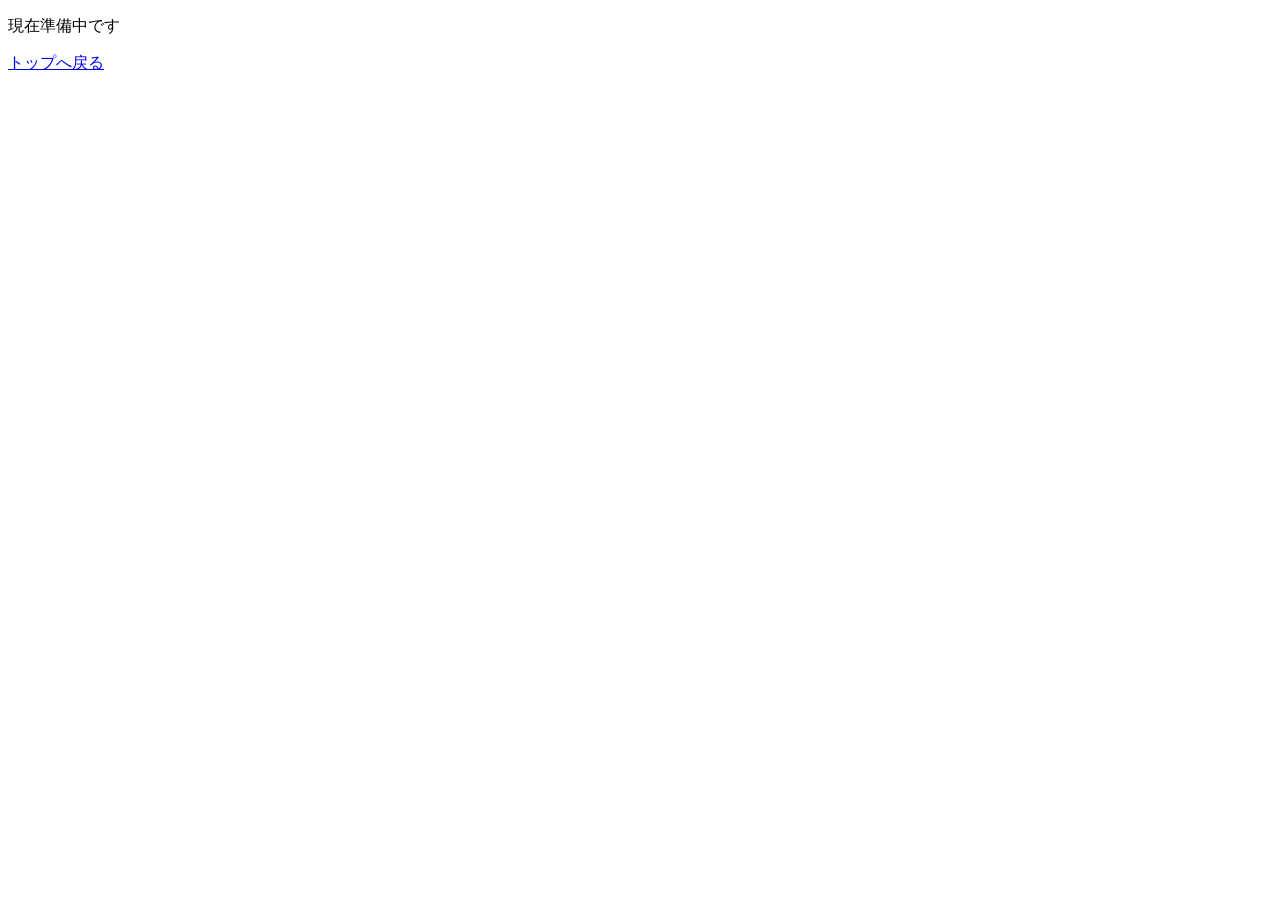
==== about.html @ 77e1ff91 "「過去のお知らせ」と「より詳しく」の各ボタンを押した先の仮ページを作成" ====
<!DOCTYPE html>
<html lang="ja">
<head>
  <meta charset="UTF-8">
  <meta name="viewport" content="width=device-width, initial-scale=1.0">
  <title>当院について - 佐藤医院</title>
</head>
<body>
  <p>現在準備中です</p>
  <a href="./index.html#top">トップへ戻る</a>
</body>
</html>
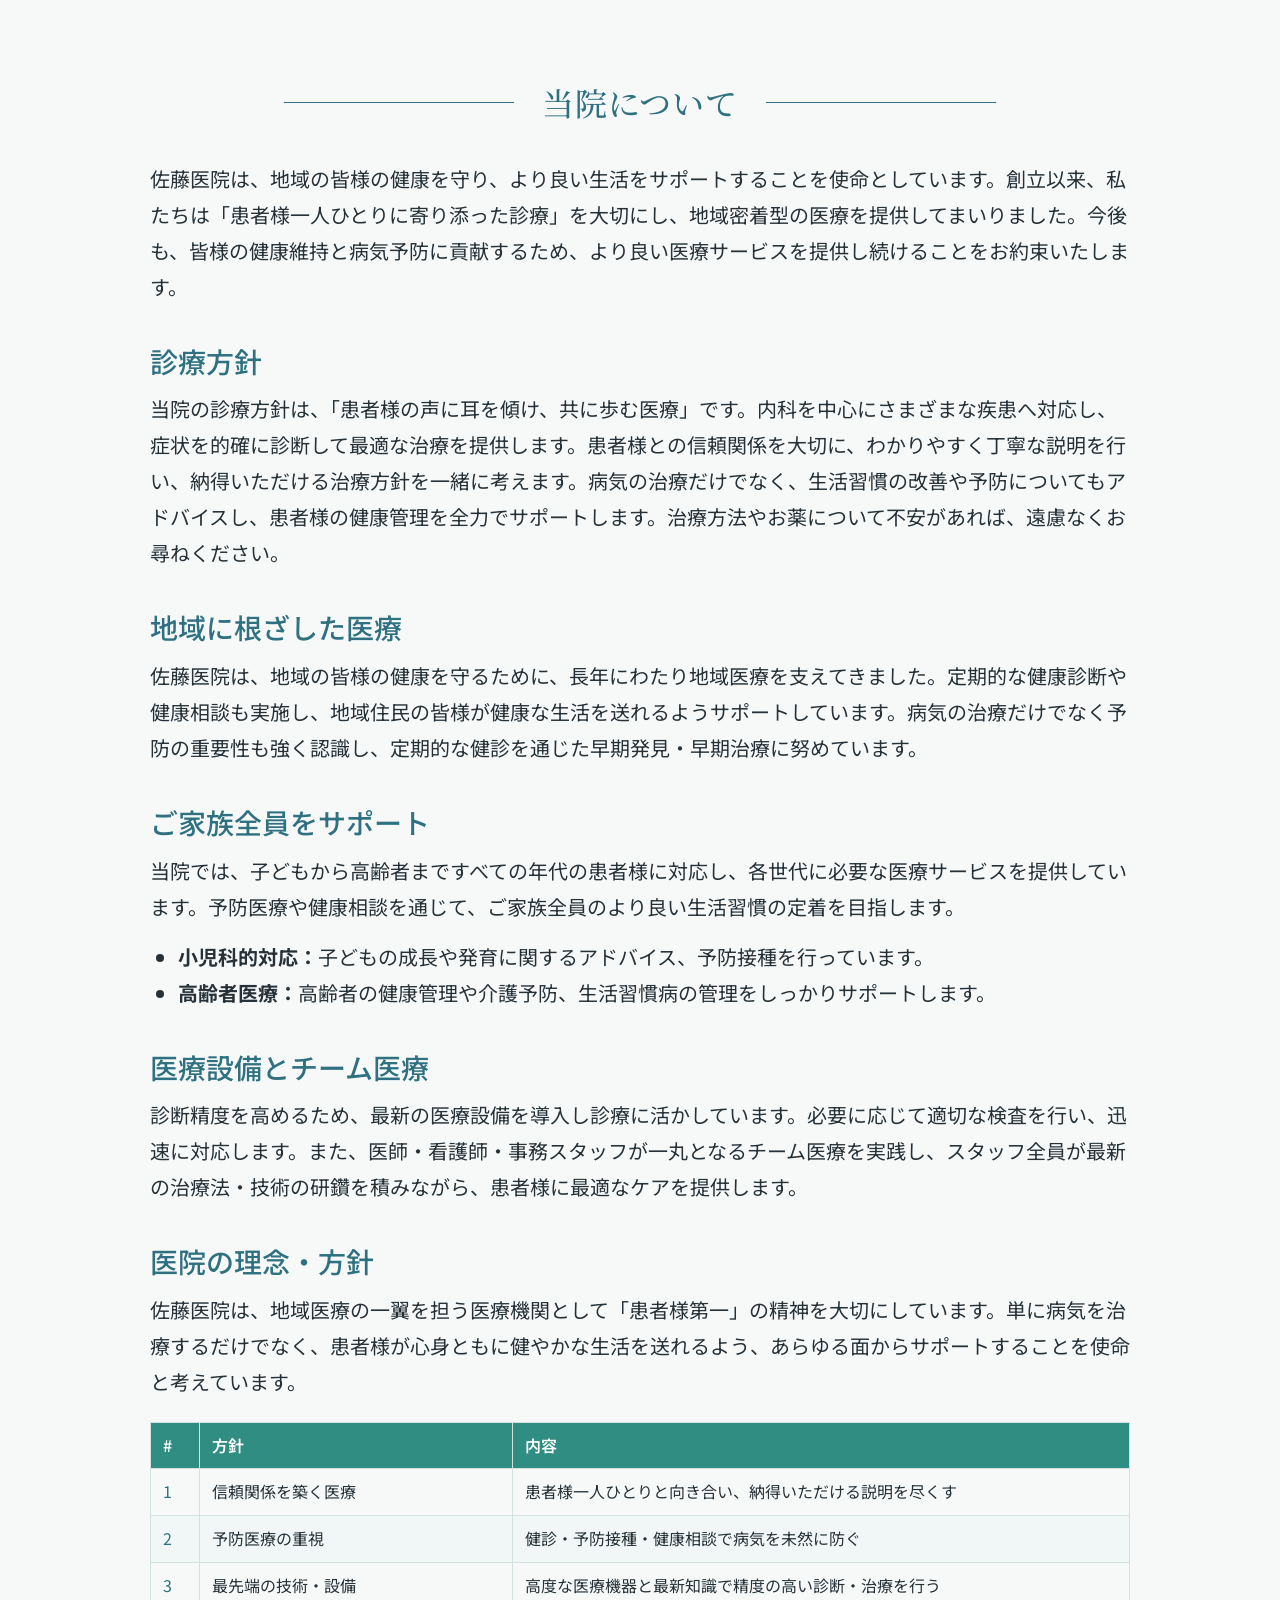
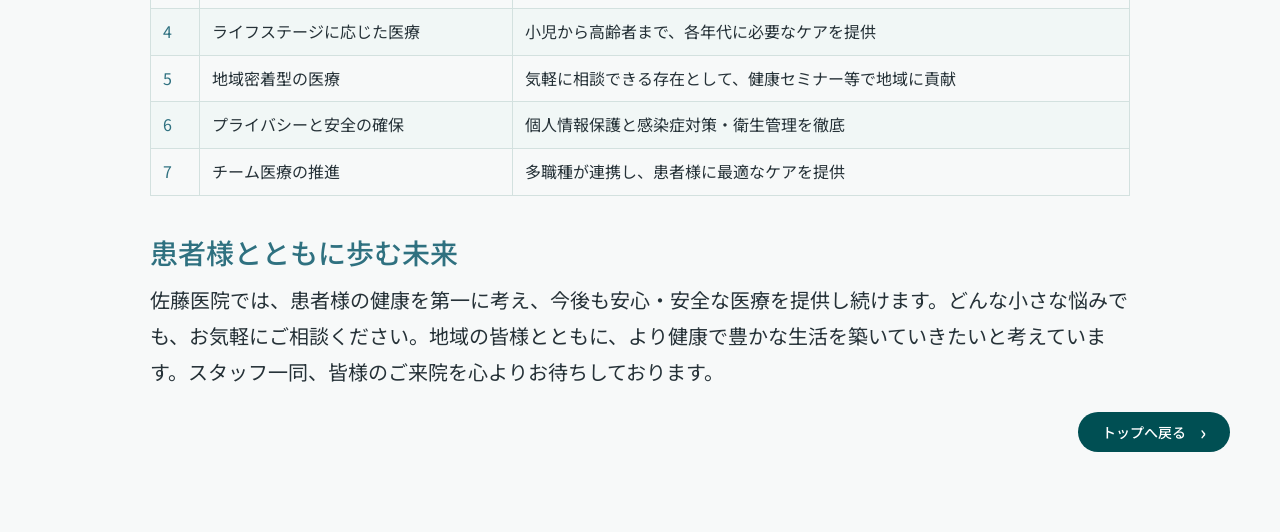
==== commit 0ca0d94a: "「当院について」ボタンの先のページを編集" ====
--- a/about.html
+++ b/about.html
@@ -3,10 +3,76 @@
 <head>
   <meta charset="UTF-8">
   <meta name="viewport" content="width=device-width, initial-scale=1.0">
+  <meta name="robots" content="noindex, nofollow">
   <title>当院について - 佐藤医院</title>
+  <link rel="preconnect" href="https://fonts.googleapis.com">
+  <link rel="preconnect" href="https://fonts.gstatic.com" crossorigin>
+  <link href="https://fonts.googleapis.com/css2?family=Noto+Sans+JP:wght@400;500;600&family=Noto+Serif+JP:wght@400;500;600&display=swap" rel="stylesheet">
+  <link rel="stylesheet" href="./css/style.css">
 </head>
 <body>
-  <p>現在準備中です</p>
-  <a href="./index.html#top">トップへ戻る</a>
+  <main class="about-detail-page">
+    <div class="section-wide">
+      <div class="section-heading section-heading-center about-detail-title">
+        <span></span><h1>当院について</h1><span></span>
+      </div>
+
+      <div class="about-detail-content">
+        <p>佐藤医院は、地域の皆様の健康を守り、より良い生活をサポートすることを使命としています。創立以来、私たちは「患者様一人ひとりに寄り添った診療」を大切にし、地域密着型の医療を提供してまいりました。今後も、皆様の健康維持と病気予防に貢献するため、より良い医療サービスを提供し続けることをお約束いたします。</p>
+
+        <section class="about-detail-section">
+          <h2>診療方針</h2>
+          <p>当院の診療方針は、「患者様の声に耳を傾け、共に歩む医療」です。内科を中心にさまざまな疾患へ対応し、症状を的確に診断して最適な治療を提供します。患者様との信頼関係を大切に、わかりやすく丁寧な説明を行い、納得いただける治療方針を一緒に考えます。病気の治療だけでなく、生活習慣の改善や予防についてもアドバイスし、患者様の健康管理を全力でサポートします。治療方法やお薬について不安があれば、遠慮なくお尋ねください。</p>
+        </section>
+
+        <section class="about-detail-section">
+          <h2>地域に根ざした医療</h2>
+          <p>佐藤医院は、地域の皆様の健康を守るために、長年にわたり地域医療を支えてきました。定期的な健康診断や健康相談も実施し、地域住民の皆様が健康な生活を送れるようサポートしています。病気の治療だけでなく予防の重要性も強く認識し、定期的な健診を通じた早期発見・早期治療に努めています。</p>
+        </section>
+
+        <section class="about-detail-section">
+          <h2>ご家族全員をサポート</h2>
+          <p>当院では、子どもから高齢者まですべての年代の患者様に対応し、各世代に必要な医療サービスを提供しています。予防医療や健康相談を通じて、ご家族全員のより良い生活習慣の定着を目指します。</p>
+          <ul class="about-detail-list">
+            <li><strong>小児科的対応：</strong>子どもの成長や発育に関するアドバイス、予防接種を行っています。</li>
+            <li><strong>高齢者医療：</strong>高齢者の健康管理や介護予防、生活習慣病の管理をしっかりサポートします。</li>
+          </ul>
+        </section>
+
+        <section class="about-detail-section">
+          <h2>医療設備とチーム医療</h2>
+          <p>診断精度を高めるため、最新の医療設備を導入し診療に活かしています。必要に応じて適切な検査を行い、迅速に対応します。また、医師・看護師・事務スタッフが一丸となるチーム医療を実践し、スタッフ全員が最新の治療法・技術の研鑽を積みながら、患者様に最適なケアを提供します。</p>
+        </section>
+
+        <section class="about-detail-section about-policy-section">
+          <h2>医院の理念・方針</h2>
+          <p>佐藤医院は、地域医療の一翼を担う医療機関として「患者様第一」の精神を大切にしています。単に病気を治療するだけでなく、患者様が心身ともに健やかな生活を送れるよう、あらゆる面からサポートすることを使命と考えています。</p>
+          <div class="about-policy-table-wrap">
+            <table class="about-policy-table">
+              <thead>
+                <tr><th scope="col">#</th><th scope="col">方針</th><th scope="col">内容</th></tr>
+              </thead>
+              <tbody>
+                <tr><th scope="row">1</th><td>信頼関係を築く医療</td><td>患者様一人ひとりと向き合い、納得いただける説明を尽くす</td></tr>
+                <tr><th scope="row">2</th><td>予防医療の重視</td><td>健診・予防接種・健康相談で病気を未然に防ぐ</td></tr>
+                <tr><th scope="row">3</th><td>最先端の技術・設備</td><td>高度な医療機器と最新知識で精度の高い診断・治療を行う</td></tr>
+                <tr><th scope="row">4</th><td>ライフステージに応じた医療</td><td>小児から高齢者まで、各年代に必要なケアを提供</td></tr>
+                <tr><th scope="row">5</th><td>地域密着型の医療</td><td>気軽に相談できる存在として、健康セミナー等で地域に貢献</td></tr>
+                <tr><th scope="row">6</th><td>プライバシーと安全の確保</td><td>個人情報保護と感染症対策・衛生管理を徹底</td></tr>
+                <tr><th scope="row">7</th><td>チーム医療の推進</td><td>多職種が連携し、患者様に最適なケアを提供</td></tr>
+              </tbody>
+            </table>
+          </div>
+        </section>
+
+        <section class="about-detail-section">
+          <h2>患者様とともに歩む未来</h2>
+          <p>佐藤医院では、患者様の健康を第一に考え、今後も安心・安全な医療を提供し続けます。どんな小さな悩みでも、お気軽にご相談ください。地域の皆様とともに、より健康で豊かな生活を築いていきたいと考えています。スタッフ一同、皆様のご来院を心よりお待ちしております。</p>
+        </section>
+      </div>
+
+      <div class="button-row"><a class="more-button" href="./index.html#top">トップへ戻る <span aria-hidden="true">›</span></a></div>
+    </div>
+  </main>
 </body>
 </html>
--- a/css/style.css
+++ b/css/style.css
@@ -0,0 +1,381 @@
+:root{
+  --color-primary:#2F7180;
+  --color-primary-dark:#004F53;
+  --color-primary-light:#5A8790;
+  --color-footer:#006267;
+  --color-background:#F7F9F9;
+  --color-background-tint:#E7EFF0;
+  --color-text:#263238;
+  --color-muted:#526264;
+  --color-border:#8A8A8A;
+  --color-border-soft:#B7BFC0;
+  --color-white:#fff;
+  --max:1180px;
+}
+
+*{box-sizing:border-box}
+html{scroll-behavior:smooth}
+body{
+  margin:0;
+  color:var(--color-text);
+  background:var(--color-background);
+  font-family:"Noto Sans JP",system-ui,-apple-system,"Hiragino Kaku Gothic ProN","Yu Gothic",sans-serif;
+  font-weight:400;
+  line-height:1.8;
+  -webkit-font-smoothing:antialiased;
+}
+img{display:block;max-width:100%;height:auto}
+a{color:inherit;text-decoration:none}
+figure,p,h1,h2,h3,ul{margin-top:0}
+.sr-only{position:absolute;width:1px;height:1px;padding:0;margin:-1px;overflow:hidden;clip:rect(0,0,0,0);white-space:nowrap;border:0}
+
+.site-header{
+  height:76px;
+  background:#fff;
+  display:flex;
+  align-items:center;
+  position:relative;
+  z-index:20;
+}
+.header-inner{width:min(100% - 96px,1320px);margin:auto;display:flex;align-items:center;justify-content:space-between;gap:48px}
+.logo-link{display:block;flex:0 0 auto}
+.site-logo{width:190px;height:auto}
+.desktop-nav{display:flex;align-items:center;gap:18px;font-size:18px;letter-spacing:.04em}
+.desktop-nav a{padding:8px 0;transition:.2s color}
+.desktop-nav{color:#263638}
+.desktop-nav a:hover,.desktop-nav a:focus-visible{color:#0b7478}
+.mobile-menu{display:none}
+@media (min-width:761px) and (max-width:1050px){
+  .header-inner{gap:12px}
+  .desktop-nav{gap:clamp(2px,.8vw,8px);font-size:clamp(12px,1.4vw,15px)}
+}
+
+.hero{position:relative;width:100%;overflow:hidden;background:var(--color-background-tint)}
+.hero>img{width:100%;height:720px;object-fit:cover;object-position:center}
+.hero-title-wrap{
+  position:absolute;
+  top:90px;
+  right:max(7vw,56px);
+  padding:14px 36px 16px 72px;
+  border-radius:50%;
+  isolation:isolate;
+}
+.hero-title-wrap::before{
+  content:"";
+  position:absolute;
+  z-index:-1;
+  inset:-22px -42px;
+  border-radius:50%;
+  background:radial-gradient(ellipse at 52% 49%,rgba(255,255,255,.97) 0%,rgba(255,255,255,.9) 26%,rgba(255,255,255,.7) 48%,rgba(255,255,255,.36) 70%,rgba(255,255,255,.1) 88%,transparent 100%);
+  filter:blur(11px);
+  pointer-events:none;
+}
+.hero-title-wrap::after{
+  content:"";
+  position:absolute;
+  z-index:-1;
+  inset:-35px -60px;
+  border-radius:50%;
+  background:
+    radial-gradient(ellipse at 23% 54%,rgba(255,255,255,.42) 0%,rgba(255,255,255,.22) 38%,transparent 78%),
+    radial-gradient(ellipse at 77% 42%,rgba(255,255,255,.36) 0%,rgba(255,255,255,.18) 44%,transparent 80%),
+    radial-gradient(ellipse at 50% 52%,rgba(255,255,255,.16) 0%,rgba(255,255,255,.08) 54%,transparent 100%);
+  filter:blur(14px);
+  pointer-events:none;
+}
+.hero h1{position:relative;z-index:1;margin:0;color:var(--color-primary);font-family:"Noto Serif JP",serif;font-size:70px;font-weight:500;letter-spacing:.06em;line-height:1.4;white-space:nowrap}
+
+.section-wide,.section-narrow,.content-shell{width:min(100% - 96px,var(--max));margin-inline:auto}
+.section-wide{padding:80px 0}
+.section-narrow{padding:66px 0}
+.band{background:var(--color-background-tint);padding:64px 0}
+
+.section-heading{color:var(--color-primary);display:flex;align-items:center;margin-bottom:32px}
+.section-heading h2{margin:0;font-family:"Noto Serif JP",serif;font-size:32px;line-height:1.4;font-weight:500;letter-spacing:.03em}
+.section-heading-left{gap:14px}
+.heading-bar{width:5px;height:34px;background:var(--color-primary);border-radius:2px;flex:0 0 auto}
+.section-heading-center{justify-content:center;gap:28px}
+.section-heading-center>span{height:1px;background:var(--color-primary);flex:1;max-width:230px}
+.compact-heading{margin-bottom:28px}
+
+.hours{max-width:1040px}
+.hours .section-heading{margin-bottom:24px}
+.hours-table-wrap{overflow:hidden}
+.hours-table{width:100%;border-collapse:collapse;color:var(--color-text);font-size:18px}
+.hours-table th,.hours-table td{padding:10px 12px;text-align:center;border-bottom:1px solid var(--color-border);font-weight:400}
+.hours-table thead th{font-size:17px}
+.hours-table tbody th{text-align:left;white-space:nowrap;width:31%;font-weight:400}
+.hours-table td{color:var(--color-primary);font-size:20px}
+.hours-note{margin:14px 0 0;font-size:13px;line-height:1.7;color:var(--color-muted)}
+
+.information-gallery{width:100%;overflow:hidden;padding:0 0 32px}
+.info-track{display:grid;grid-template-columns:repeat(3,1fr);gap:8px}
+.info-track figure{margin:0;overflow:hidden}
+.info-track img{width:100%;aspect-ratio:16/9;object-fit:cover}
+.carousel-dots{display:none}
+
+.news{padding-top:64px}
+.news-grid{display:grid;grid-template-columns:minmax(280px,.72fr) minmax(420px,1.28fr);align-items:start;gap:56px}
+.news-image{margin:0}
+.news-image img{width:100%;aspect-ratio:3/4;object-fit:cover}
+.news-content .section-heading{margin-bottom:22px}
+.news-list{list-style:none;margin:0;padding:0;border-top:1px solid var(--color-border)}
+.news-list li{font-size:18px;padding:14px 4px;border-bottom:1px solid var(--color-border)}
+.button-row{display:flex;justify-content:flex-end;margin-top:22px}
+.more-button{min-height:40px;padding:8px 24px;border-radius:999px;background:var(--color-primary-dark);color:var(--color-white);display:inline-flex;align-items:center;gap:14px;font-size:14px;font-weight:500;line-height:1.2;white-space:nowrap;transition:background-color .18s ease}
+.more-button:focus-visible{background:#17666B;outline:2px solid var(--color-primary-light);outline-offset:3px}
+@media (hover:hover) and (pointer:fine){.more-button:hover{background:#17666B}}
+.more-button span{font-size:20px;line-height:1}
+
+.greeting-grid{display:grid;grid-template-columns:360px 1fr;gap:56px;align-items:center}
+.greeting-photo-wrap{text-align:center}
+.greeting-photo-crop{width:280px;aspect-ratio:1/1;overflow:hidden;margin-inline:auto}
+.greeting-photo{width:100%;height:100%;aspect-ratio:1/1;object-fit:cover;object-position:92% center;transform:scale(1.9);transform-origin:50% 19%}
+.roman-name{margin:6px 0 0;color:#456F78;font-size:30px;line-height:1.2;font-weight:500;letter-spacing:.02em;text-align:center}
+.greeting-copy .section-heading{margin-bottom:22px}
+.greeting-copy p{font-size:20px;line-height:1.9;margin-bottom:14px}
+.greeting-copy .signature{text-align:right;margin-top:24px;margin-bottom:0;font-size:17px}
+
+.services .section-heading-center{margin-bottom:44px}
+.service-row{display:grid;grid-template-columns:minmax(330px,.8fr) minmax(0,1.2fr);align-items:center;gap:56px;margin-bottom:64px}
+.service-row.reverse{grid-template-columns:minmax(0,1.2fr) minmax(330px,.8fr)}
+.service-row.reverse figure{order:2}
+.service-row figure{margin:0}
+.service-row img{width:330px;max-width:100%;aspect-ratio:1/1;object-fit:cover;margin-inline:auto}
+.services .service-row:nth-of-type(3) img,.services .service-row:nth-of-type(4) img{transform:scaleX(-1)}
+.services .service-row:nth-of-type(2) img,.services .service-row:nth-of-type(3) img{object-position:right center}
+.service-row h3{margin-bottom:10px;color:var(--color-primary);font-size:28px;font-weight:500;line-height:1.45}
+.service-row p{font-size:20px;line-height:1.8;margin:0}
+@media (min-width:761px){
+  .service-row.reverse h3{text-align:right}
+  .greeting-copy p:not(:first-of-type):not(.signature),.service-row p{text-align:justify;text-justify:inter-ideograph}
+}
+
+.about-grid{display:grid;grid-template-columns:minmax(360px,.86fr) minmax(0,1.14fr);gap:56px;align-items:center}
+.about-grid figure{margin:0}
+.about-grid img{width:330px;max-width:100%;aspect-ratio:1/1;object-fit:cover;margin-inline:auto}
+.about-grid .section-heading{margin-bottom:20px}
+.about-grid p{font-size:20px;line-height:1.9;margin-bottom:0}
+
+.staff{padding-bottom:56px}
+.staff-lead{max-width:860px;margin:-14px auto 44px;text-align:center;font-size:18px;line-height:1.9}
+.staff-row{display:grid;grid-template-columns:280px 1fr;gap:56px;align-items:center;margin-bottom:52px}
+.staff-row.reverse{grid-template-columns:1fr 280px}
+.staff-row.reverse figure{order:2}
+.staff-row.reverse h3{text-align:right}
+.staff-row figure{margin:0;overflow:hidden}
+.staff-row img{width:100%;aspect-ratio:1/1;object-fit:cover;transform:scale(var(--staff-image-zoom,1));transform-origin:var(--staff-image-origin,50% 50%)}
+.staff-row:nth-of-type(1) img{object-position:92% center;--staff-image-zoom:1.9;--staff-image-origin:50% 19%}
+.staff-row:nth-of-type(2) img{object-position:right center;--staff-image-zoom:1.35;--staff-image-origin:60% 10%}
+.staff-row:nth-of-type(3) img{object-position:47% center;--staff-image-zoom:1.25;--staff-image-origin:50% 20%}
+.staff-row:nth-of-type(4) img{object-position:11.5% center;--staff-image-zoom:1.45;--staff-image-origin:0% 0%}
+.staff-row:nth-of-type(4) figure{transform:scaleX(-1)}
+.staff-row h3{color:var(--color-primary);font-size:26px;font-weight:500;margin-bottom:16px}
+.staff-row ul{font-size:20px;line-height:1.85;margin:0;padding-left:1.2em}
+
+.access{padding-top:40px}
+.access-grid{display:grid;grid-template-columns:minmax(430px,1.05fr) minmax(340px,.95fr);gap:56px;align-items:start}
+.access-grid figure{margin:0}
+.access-grid img{width:100%;aspect-ratio:4/3;object-fit:cover}
+.access-grid iframe{display:block;width:100%;aspect-ratio:4/3;border:0}
+.access-info h3{color:var(--color-text);font-size:20px;font-weight:500;margin:0 0 8px}
+.access-info p{font-size:18px;line-height:1.8;margin:0 0 28px}
+
+.hours-bottom{padding-top:24px;padding-bottom:44px}
+.departments{padding-top:20px;padding-bottom:68px;text-align:center}
+.departments ul{list-style:none;padding:0;margin:0 auto 18px;font-size:18px;line-height:2.1}
+.departments p{font-size:14px;margin:0;color:var(--color-muted)}
+
+.additional-services .section-heading{margin-bottom:40px}
+.additional-services .section-heading h1{margin:0;font-family:"Noto Serif JP",serif;font-size:32px;line-height:1.4;font-weight:500;letter-spacing:.03em;color:var(--color-primary)}
+.additional-service-list{max-width:980px;margin:0 auto}
+.additional-service-list article{padding:0 0 28px;margin-bottom:28px;border-bottom:1px solid var(--color-border-soft)}
+.additional-service-list h2{margin:0 0 10px;color:var(--color-primary);font-size:28px;font-weight:500;line-height:1.45}
+.additional-service-list p{margin:0;font-size:20px;line-height:1.8}
+
+.about-detail-title{margin-bottom:36px}
+.about-detail-title h1{margin:0;font-family:"Noto Serif JP",serif;font-size:32px;line-height:1.4;font-weight:500;letter-spacing:.03em;color:var(--color-primary)}
+.about-detail-content{max-width:980px;margin:0 auto}
+.about-detail-content>p,.about-detail-section p{margin:0;font-size:20px;line-height:1.8}
+.about-detail-section{margin-top:36px}
+.about-detail-section h2{margin:0 0 10px;color:var(--color-primary);font-size:28px;font-weight:500;line-height:1.45}
+.about-detail-list{margin:14px 0 0;padding-left:1.4em;font-size:20px;line-height:1.8}
+.about-policy-table-wrap{margin-top:22px}
+.about-policy-table{width:100%;border-collapse:collapse;table-layout:fixed;font-size:16px;line-height:1.6}
+.about-policy-table th,.about-policy-table td{padding:10px 12px;border:1px solid #D3E1DF;text-align:left;vertical-align:middle;font-weight:400}
+.about-policy-table thead th{background:#2F8D81;color:#fff;font-weight:600}
+.about-policy-table thead th:first-child{width:5%}
+.about-policy-table thead th:nth-child(2){width:32%}
+.about-policy-table tbody th{width:5%;color:var(--color-primary)}
+.about-policy-table tbody tr:nth-child(even){background:#F1F7F6}
+
+.faq{padding-top:64px;padding-bottom:80px}
+.faq .section-heading{margin-bottom:18px}
+.faq-lead,.faq-contact{max-width:900px;margin:0 auto 36px;text-align:center;font-size:20px;line-height:1.8;color:var(--color-muted)}
+.faq-category{max-width:980px;margin:0 auto 32px}
+.faq-category h3{margin:0 0 8px;padding:0 0 8px;border-bottom:1px solid var(--color-border-soft);color:var(--color-primary);font-size:24px;font-weight:500;line-height:1.5}
+.faq-item{padding:16px 4px;border-bottom:1px solid var(--color-border-soft)}
+.faq-item h4{margin:0 0 6px;font-size:20px;font-weight:500;line-height:1.6}
+.faq-item p{margin:0;font-size:20px;line-height:1.8;color:var(--color-muted)}
+.faq-item h4 span,.faq-item p span{color:var(--color-primary);font-weight:600}
+.faq-contact{margin-top:4px;margin-bottom:0}
+
+.site-footer{background:var(--color-footer);color:var(--color-white);padding:18px 24px;text-align:center}
+.disclaimer{max-width:1180px;margin:0 auto 6px;font-size:12px;line-height:1.65;color:rgba(255,255,255,.86)}
+.copyright{margin:0;font-size:11px}
+
+@media (max-width: 760px){
+  :root{--mobile-pad:24px}
+  body{line-height:1.75;background:var(--color-background);overflow-x:hidden;overflow-x:clip}
+  .site-header{height:58px;background:#fff}
+  .header-inner{width:100%;padding:0 14px 0 12px;gap:12px}
+  .site-logo{width:96px}
+  .desktop-nav{display:none}
+  .mobile-menu{display:block;position:relative}
+  .mobile-menu summary{list-style:none;width:44px;height:44px;display:flex;flex-direction:column;align-items:center;justify-content:center;gap:4px;cursor:pointer}
+  .mobile-menu summary::-webkit-details-marker{display:none}
+  .mobile-menu summary span{width:17px;height:2px;background:#2f3b3c;border-radius:2px}
+  .mobile-menu nav{position:absolute;right:0;top:47px;width:210px;background:#fff;box-shadow:0 8px 28px rgba(20,48,50,.16);border:1px solid #e3eaeb;padding:8px 16px;display:flex;flex-direction:column;z-index:30}
+  .mobile-menu nav a{font-size:14px;padding:11px 4px;border-bottom:1px solid #edf1f2}
+  .mobile-menu nav a:hover,.mobile-menu nav a:focus-visible{color:#0b7478}
+  .mobile-menu nav a:last-child{border-bottom:0}
+
+  .hero>img{height:auto;aspect-ratio:390/220;object-fit:cover;object-position:center}
+  .hero-title-wrap{top:24px;right:8px;padding:6px 12px 7px 34px}
+  .hero-title-wrap::before{inset:-10px -20px;filter:blur(7px)}
+  .hero-title-wrap::after{inset:-14px -24px;filter:blur(8px)}
+  .hero h1{font-size:28px;line-height:1.35;letter-spacing:.03em}
+
+  .section-wide,.section-narrow,.content-shell{width:auto;margin:0;padding-left:var(--mobile-pad);padding-right:var(--mobile-pad)}
+  .section-wide{padding-top:48px;padding-bottom:48px}
+  .section-narrow{padding-top:40px;padding-bottom:40px}
+  .band{padding:44px 0}
+
+  .section-heading{margin-bottom:24px}
+  .section-heading h2{font-size:22px;line-height:1.45}
+  .section-heading-left{gap:9px}
+  .heading-bar{width:3px;height:23px}
+  .section-heading-center{gap:14px}
+  .section-heading-center>span{max-width:none}
+  .compact-heading{margin-bottom:22px}
+
+  .hours{padding-top:32px;padding-bottom:28px}
+  .hours .section-heading{margin-bottom:14px}
+  .hours .section-heading h2{font-size:20px}
+  .hours-table-wrap{width:100%;overflow:hidden}
+  .hours-table{font-size:12px;table-layout:fixed}
+  .hours-table th,.hours-table td{padding:7px 2px}
+  .hours-table thead th{font-size:12px}
+  .hours-table thead th:first-child{width:35%}
+  .hours-table tbody th{font-size:12px;line-height:1.3;width:35%;white-space:normal;padding-left:0}
+  .hours-table td{font-size:12px}
+  .hours-note{font-size:12px;line-height:1.65;margin-top:10px}
+
+  .information-gallery{padding-bottom:28px;background:var(--color-background)}
+  .info-track{display:flex;gap:12px;overflow-x:auto;scroll-snap-type:x mandatory;padding:0 var(--mobile-pad);scrollbar-width:none}
+  .info-track::-webkit-scrollbar{display:none}
+  .info-track figure{flex:0 0 78%;scroll-snap-align:center}
+  .info-track img{width:100%;aspect-ratio:16/9;object-fit:cover}
+  .carousel-dots{display:flex;justify-content:center;gap:6px;margin-top:8px}
+  .carousel-dots button{width:7px;height:7px;padding:0;border:0;border-radius:50%;background:var(--color-border-soft);cursor:pointer}
+  .carousel-dots button.active{background:var(--color-primary)}
+  .carousel-dots button:focus-visible{outline:2px solid var(--color-primary);outline-offset:3px}
+
+  .news{padding-top:36px}
+  .news-grid{display:block}
+  .news-image{margin:0 0 20px}
+  .news-image img{width:100%;aspect-ratio:16/9;object-fit:cover}
+  .news-content .section-heading{margin-bottom:16px}
+  .news-list li{font-size:16px;padding:10px 2px}
+  .button-row{margin-top:16px}
+  .more-button{min-height:44px;padding:10px 20px;font-size:14px}
+
+  .greeting-grid{display:block}
+  .greeting-photo-wrap{margin-bottom:18px}
+  .greeting-photo-crop{width:210px;max-width:68%}
+  .roman-name{font-size:18px;margin-top:7px}
+  .greeting-copy .section-heading{margin-bottom:16px}
+  .greeting-copy p{font-size:16px;line-height:1.75;margin-bottom:14px}
+  .greeting-copy .signature{font-size:14px;margin-top:20px}
+
+  .services .section-heading-center{margin-bottom:28px}
+  .service-row,.service-row.reverse{display:block;margin-bottom:36px}
+  .service-row.reverse figure{order:initial}
+  .service-row figure{margin:0 0 12px}
+  .service-row img{width:100%;aspect-ratio:16/9;object-fit:cover}
+  .service-row h3{font-size:18px;line-height:1.5;margin-bottom:10px}
+  .service-row p{font-size:16px;line-height:1.75}
+
+  .about-grid{display:block}
+  .about-grid figure{margin:0 0 16px}
+  .about-grid img{aspect-ratio:16/9}
+  .about-grid .section-heading{margin-bottom:16px}
+  .about-grid p{font-size:16px;line-height:1.75}
+
+  .staff{padding-bottom:22px}
+  .staff-lead{font-size:15px;line-height:1.75;margin:-4px 0 24px;text-align:left}
+  .staff-row,.staff-row.reverse{display:flex;flex-direction:column;gap:0;align-items:stretch;margin-bottom:40px}
+  .staff-row:last-of-type{margin-bottom:20px}
+  .staff-row.reverse figure{order:0}
+  .staff-row figure{width:210px;max-width:68%;margin:0 auto 14px}
+  .staff-row img{width:100%;aspect-ratio:1/1;object-fit:cover}
+  .staff-row h3{text-align:center;font-size:18px;line-height:1.5;margin-bottom:10px}
+  .staff-row.reverse h3{text-align:center}
+  .staff-row ul{font-size:16px;line-height:1.75;margin:0;padding-left:1.2em}
+
+  .access{padding-top:32px;padding-bottom:24px}
+  .access-grid{display:block}
+  .access-grid figure{margin:0 0 14px}
+  .access-grid img{aspect-ratio:4/3}
+  .access-info h3{font-size:16px;margin-bottom:5px}
+  .access-info p{font-size:14px;line-height:1.7;margin-bottom:14px}
+  .access-info p:last-child{margin-bottom:7px}
+
+  .hours-bottom{padding-top:24px;padding-bottom:28px}
+  .departments{padding-top:16px;padding-bottom:48px}
+  .departments ul{font-size:14px;line-height:1.9;margin-bottom:12px}
+  .departments p{font-size:12px;line-height:1.7}
+
+  .additional-services .section-heading{margin-bottom:28px}
+  .additional-services .section-heading h1{font-size:22px}
+  .additional-service-list article{padding-bottom:20px;margin-bottom:20px}
+  .additional-service-list h2{font-size:18px;line-height:1.5;margin-bottom:10px}
+  .additional-service-list p{font-size:16px;line-height:1.75}
+
+  .about-detail-title{margin-bottom:24px}
+  .about-detail-title h1{font-size:22px}
+  .about-detail-content>p,.about-detail-section p{font-size:16px;line-height:1.75}
+  .about-detail-section{margin-top:28px}
+  .about-detail-section h2{font-size:18px;line-height:1.5;margin-bottom:8px}
+  .about-detail-list{font-size:16px;line-height:1.75;margin-top:10px}
+  .about-policy-table-wrap{margin-top:16px;overflow-x:auto}
+  .about-policy-table{font-size:12px;line-height:1.55}
+  .about-policy-table th,.about-policy-table td{padding:7px 6px}
+
+  .faq{padding-top:48px;padding-bottom:48px}
+  .faq .section-heading{margin-bottom:14px}
+  .faq-lead,.faq-contact{font-size:16px;line-height:1.75;margin-bottom:24px;text-align:center}
+  .faq-category{margin-bottom:24px}
+  .faq-category h3{font-size:18px;margin-bottom:4px;padding-bottom:6px}
+  .faq-item{padding:12px 2px}
+  .faq-item h4{font-size:16px;line-height:1.6;margin-bottom:4px}
+  .faq-item p{font-size:16px;line-height:1.75}
+  .faq-contact{margin-top:0;margin-bottom:0}
+
+  .site-footer{padding:18px 16px}
+  .disclaimer{font-size:12px;line-height:1.7;margin-bottom:8px}
+  .copyright{font-size:11px}
+}
+
+@media (max-width: 340px){
+  :root{--mobile-pad:16px}
+  .hero h1{font-size:25px}
+  .hours-table{font-size:12px}
+  .hours-table tbody th{font-size:12px}
+  .hours-table td{font-size:12px}
+  .service-row p,.greeting-copy p,.about-grid p{font-size:15px}
+  .additional-service-list p{font-size:15px}
+  .about-detail-content>p,.about-detail-section p{font-size:15px}
+  .about-detail-list{font-size:15px}
+  .staff-row ul{font-size:15px}
+}
